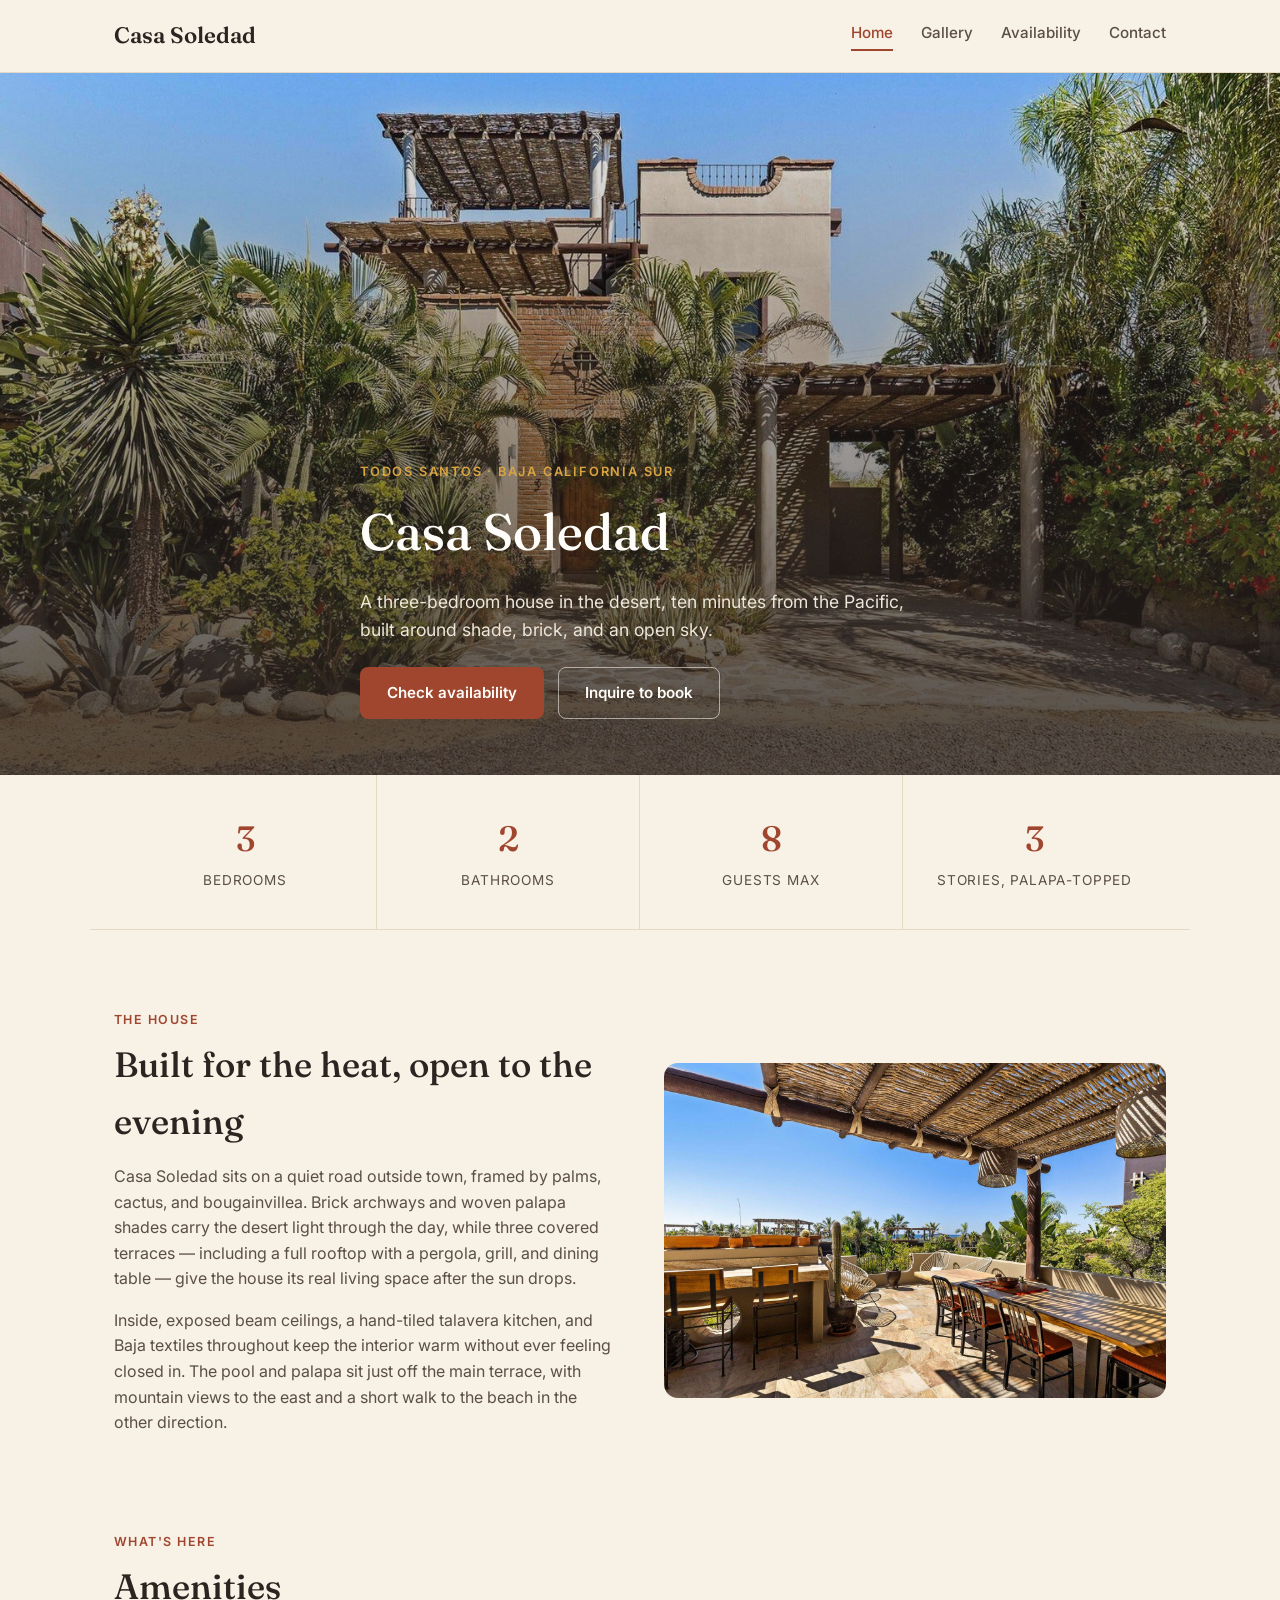
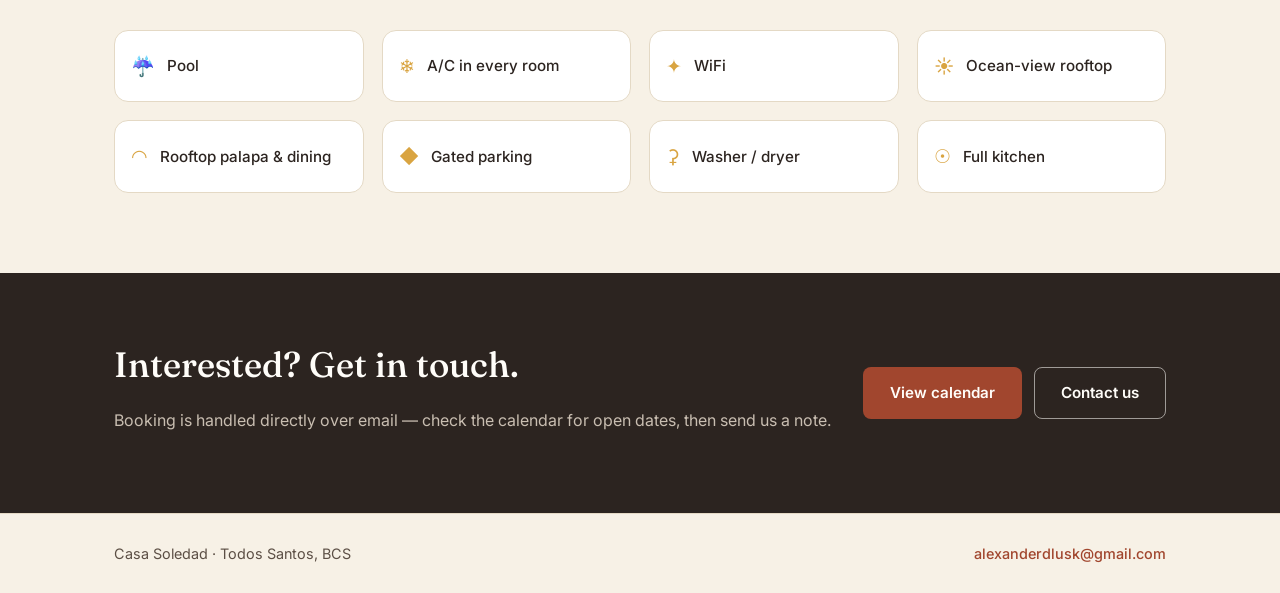
==== index.html @ dd036032 "Add files via upload" ====
<!DOCTYPE html>
<html lang="en">
<head>
<meta charset="UTF-8">
<meta name="viewport" content="width=device-width, initial-scale=1.0">
<title>Casa Soledad — Todos Santos, Baja California Sur</title>
<meta name="description" content="A three-bedroom retreat in Todos Santos, BCS, with rooftop palapa, pool, and ocean views. Inquire to book.">
<link rel="preconnect" href="https://fonts.googleapis.com">
<link rel="preconnect" href="https://fonts.gstatic.com" crossorigin>
<link href="https://fonts.googleapis.com/css2?family=Fraunces:opsz,wght@9..144,400;9..144,500;9..144,600&family=Inter:wght@400;500;600&display=swap" rel="stylesheet">
<link rel="stylesheet" href="style.css">
</head>
<body>

<header class="site-header">
  <div class="wrap header-inner">
    <a href="index.html" class="wordmark">Casa Soledad</a>
    <nav class="main-nav">
      <a href="index.html" class="active">Home</a>
      <a href="gallery.html">Gallery</a>
      <a href="availability.html">Availability</a>
      <a href="contact.html">Contact</a>
    </nav>
  </div>
</header>

<section class="hero">
  <img src="images/exterior-front.jpg" alt="Front entrance of Casa Soledad, surrounded by palms and desert plants" class="hero-img">
  <div class="hero-scrim"></div>
  <div class="wrap hero-content">
    <p class="eyebrow">Todos Santos &middot; Baja California Sur</p>
    <h1>Casa Soledad</h1>
    <p class="hero-sub">A three-bedroom house in the desert, ten minutes from the Pacific, built around shade, brick, and an open sky.</p>
    <div class="hero-actions">
      <a href="availability.html" class="btn btn-primary">Check availability</a>
      <a href="contact.html" class="btn btn-ghost">Inquire to book</a>
    </div>
  </div>
</section>

<section class="facts wrap">
  <div class="fact">
    <span class="fact-num">3</span>
    <span class="fact-label">bedrooms</span>
  </div>
  <div class="fact">
    <span class="fact-num">2</span>
    <span class="fact-label">bathrooms</span>
  </div>
  <div class="fact">
    <span class="fact-num">8</span>
    <span class="fact-label">guests max</span>
  </div>
  <div class="fact">
    <span class="fact-num">3</span>
    <span class="fact-label">stories, palapa-topped</span>
  </div>
</section>

<section class="intro wrap">
  <div class="intro-grid">
    <div class="intro-text">
      <p class="section-eyebrow">The house</p>
      <h2>Built for the heat, open to the evening</h2>
      <p>Casa Soledad sits on a quiet road outside town, framed by palms, cactus, and bougainvillea. Brick archways and woven palapa shades carry the desert light through the day, while three covered terraces — including a full rooftop with a pergola, grill, and dining table — give the house its real living space after the sun drops.</p>
      <p>Inside, exposed beam ceilings, a hand-tiled talavera kitchen, and Baja textiles throughout keep the interior warm without ever feeling closed in. The pool and palapa sit just off the main terrace, with mountain views to the east and a short walk to the beach in the other direction.</p>
    </div>
    <div class="intro-photo">
      <img src="images/rooftop-2.jpg" alt="Rooftop terrace with ocean visible past the palms">
    </div>
  </div>
</section>

<section class="amenities wrap">
  <p class="section-eyebrow">What's here</p>
  <h2>Amenities</h2>
  <ul class="amenity-grid">
    <li><span class="amenity-icon" aria-hidden="true">&#9748;</span>Pool</li>
    <li><span class="amenity-icon" aria-hidden="true">&#10052;</span>A/C in every room</li>
    <li><span class="amenity-icon" aria-hidden="true">&#10022;</span>WiFi</li>
    <li><span class="amenity-icon" aria-hidden="true">&#9728;</span>Ocean-view rooftop</li>
    <li><span class="amenity-icon" aria-hidden="true">&#9696;</span>Rooftop palapa &amp; dining</li>
    <li><span class="amenity-icon" aria-hidden="true">&#9670;</span>Gated parking</li>
    <li><span class="amenity-icon" aria-hidden="true">&#9907;</span>Washer / dryer</li>
    <li><span class="amenity-icon" aria-hidden="true">&#9737;</span>Full kitchen</li>
  </ul>
</section>

<section class="cta-band">
  <div class="wrap cta-band-inner">
    <div>
      <h2>Interested? Get in touch.</h2>
      <p>Booking is handled directly over email — check the calendar for open dates, then send us a note.</p>
    </div>
    <div class="cta-band-actions">
      <a href="availability.html" class="btn btn-primary">View calendar</a>
      <a href="contact.html" class="btn btn-ghost-dark">Contact us</a>
    </div>
  </div>
</section>

<footer class="site-footer">
  <div class="wrap footer-inner">
    <span>Casa Soledad &middot; Todos Santos, BCS</span>
    <a href="contact.html">alexanderdlusk@gmail.com</a>
  </div>
</footer>

</body>
</html>
---- style.css ----
:root {
  --bg: #F7F1E6;
  --surface: #FFFFFF;
  --ink: #2C2420;
  --ink-soft: #5C4F45;
  --terracotta: #A1462E;
  --terracotta-dark: #7C341F;
  --ochre: #D9A441;
  --palm: #4A5C4E;
  --border: #E4D9C5;
  --radius: 14px;
  --font-display: "Fraunces", serif;
  --font-body: "Inter", sans-serif;
}

* { box-sizing: border-box; }

html { scroll-behavior: smooth; }

body {
  margin: 0;
  background: var(--bg);
  color: var(--ink);
  font-family: var(--font-body);
  line-height: 1.6;
  -webkit-font-smoothing: antialiased;
}

img { max-width: 100%; display: block; }

a { color: inherit; }

.wrap {
  max-width: 1100px;
  margin: 0 auto;
  padding: 0 24px;
}

h1, h2, h3 {
  font-family: var(--font-display);
  font-weight: 500;
  margin: 0 0 0.4em 0;
  color: var(--ink);
}

h1 { font-size: clamp(2.2rem, 5vw, 3.2rem); }
h2 { font-size: clamp(1.6rem, 3vw, 2.2rem); }
h3 { font-size: 1.3rem; }

p { margin: 0 0 1em 0; color: var(--ink-soft); }

.section-eyebrow {
  font-family: var(--font-body);
  text-transform: uppercase;
  letter-spacing: 0.12em;
  font-size: 0.78rem;
  font-weight: 600;
  color: var(--terracotta);
  margin: 0 0 0.6em 0;
}

/* ---------- Header ---------- */
.site-header {
  background: var(--bg);
  border-bottom: 1px solid var(--border);
  position: sticky;
  top: 0;
  z-index: 50;
}

.header-inner {
  display: flex;
  align-items: center;
  justify-content: space-between;
  padding-top: 18px;
  padding-bottom: 18px;
}

.wordmark {
  font-family: var(--font-display);
  font-size: 1.4rem;
  font-weight: 600;
  text-decoration: none;
  color: var(--ink);
}

.main-nav {
  display: flex;
  gap: 28px;
}

.main-nav a {
  text-decoration: none;
  font-size: 0.95rem;
  font-weight: 500;
  color: var(--ink-soft);
  padding-bottom: 4px;
  border-bottom: 2px solid transparent;
  transition: color 0.2s, border-color 0.2s;
}

.main-nav a:hover,
.main-nav a.active {
  color: var(--terracotta);
  border-bottom-color: var(--terracotta);
}

/* ---------- Hero ---------- */
.hero {
  position: relative;
  min-height: 78vh;
  display: flex;
  align-items: flex-end;
  overflow: hidden;
}

.hero-img {
  position: absolute;
  inset: 0;
  width: 100%;
  height: 100%;
  object-fit: cover;
}

.hero-scrim {
  position: absolute;
  inset: 0;
  background: linear-gradient(180deg, rgba(44,36,32,0.05) 0%, rgba(44,36,32,0.78) 92%);
}

.hero-content {
  position: relative;
  color: #FFFDF9;
  padding-bottom: 56px;
  padding-top: 56px;
}

.hero-content .eyebrow {
  text-transform: uppercase;
  letter-spacing: 0.14em;
  font-size: 0.8rem;
  font-weight: 600;
  color: var(--ochre);
  margin-bottom: 0.6em;
}

.hero-content h1 {
  color: #FFFDF9;
  margin-bottom: 0.3em;
}

.hero-sub {
  color: #EDE6DA;
  max-width: 560px;
  font-size: 1.1rem;
}

.hero-actions {
  display: flex;
  gap: 14px;
  margin-top: 1.4em;
  flex-wrap: wrap;
}

/* ---------- Buttons ---------- */
.btn {
  display: inline-block;
  padding: 13px 26px;
  border-radius: 8px;
  font-weight: 600;
  font-size: 0.95rem;
  text-decoration: none;
  transition: transform 0.15s, background 0.2s, opacity 0.2s;
  border: 1.5px solid transparent;
}

.btn:hover { transform: translateY(-1px); }

.btn-primary {
  background: var(--terracotta);
  color: #FFFDF9;
}
.btn-primary:hover { background: var(--terracotta-dark); }

.btn-ghost {
  background: transparent;
  color: #FFFDF9;
  border-color: rgba(255,253,249,0.55);
}
.btn-ghost:hover { background: rgba(255,253,249,0.12); }

.btn-ghost-dark {
  background: transparent;
  color: var(--ink);
  border-color: var(--ink);
}
.btn-ghost-dark:hover { background: rgba(44,36,32,0.06); }

/* ---------- Facts strip ---------- */
.facts {
  display: flex;
  flex-wrap: wrap;
  gap: 0;
  border-bottom: 1px solid var(--border);
}

.fact {
  flex: 1 1 140px;
  text-align: center;
  padding: 36px 12px;
  border-right: 1px solid var(--border);
}
.fact:last-child { border-right: none; }

.fact-num {
  display: block;
  font-family: var(--font-display);
  font-size: 2.2rem;
  color: var(--terracotta);
  font-weight: 500;
}

.fact-label {
  font-size: 0.85rem;
  color: var(--ink-soft);
  text-transform: uppercase;
  letter-spacing: 0.06em;
}

/* ---------- Intro ---------- */
.intro { padding: 80px 24px; }

.intro-grid {
  display: grid;
  grid-template-columns: 1fr 1fr;
  gap: 48px;
  align-items: center;
}

.intro-photo img {
  border-radius: var(--radius);
}

@media (max-width: 760px) {
  .intro-grid { grid-template-columns: 1fr; }
  .intro-photo { order: -1; }
}

/* ---------- Amenities ---------- */
.amenities { padding: 0 24px 80px; }

.amenity-grid {
  list-style: none;
  margin: 0;
  padding: 0;
  display: grid;
  grid-template-columns: repeat(4, 1fr);
  gap: 18px;
}

.amenity-grid li {
  background: var(--surface);
  border: 1px solid var(--border);
  border-radius: var(--radius);
  padding: 20px 16px;
  display: flex;
  align-items: center;
  gap: 12px;
  font-weight: 500;
  font-size: 0.95rem;
}

.amenity-icon {
  color: var(--ochre);
  font-size: 1.2rem;
}

@media (max-width: 760px) {
  .amenity-grid { grid-template-columns: repeat(2, 1fr); }
}

/* ---------- CTA band ---------- */
.cta-band {
  background: var(--ink);
  padding: 64px 0;
}

.cta-band h2, .cta-band p { color: #FFFDF9; }
.cta-band p { color: #C9BEB1; }

.cta-band-inner {
  display: flex;
  justify-content: space-between;
  align-items: center;
  gap: 32px;
  flex-wrap: wrap;
}

.cta-band-actions {
  display: flex;
  gap: 12px;
  flex-wrap: wrap;
}

.cta-band .btn-ghost-dark {
  color: #FFFDF9;
  border-color: rgba(255,253,249,0.55);
}
.cta-band .btn-ghost-dark:hover { background: rgba(255,253,249,0.12); }

/* ---------- Footer ---------- */
.site-footer {
  border-top: 1px solid var(--border);
  padding: 28px 0;
}

.footer-inner {
  display: flex;
  justify-content: space-between;
  flex-wrap: wrap;
  gap: 10px;
  font-size: 0.9rem;
  color: var(--ink-soft);
}

.footer-inner a { text-decoration: none; color: var(--terracotta); font-weight: 500; }

/* ---------- Page head (gallery/availability/contact) ---------- */
.page-head {
  padding: 64px 24px 32px;
}

.page-head-sub {
  max-width: 600px;
  font-size: 1.05rem;
}

/* ---------- Gallery ---------- */
.gallery-section { padding: 0 24px 80px; }

.gallery-group-title {
  margin-top: 48px;
  margin-bottom: 18px;
  color: var(--terracotta-dark);
}

.gallery-grid {
  display: grid;
  grid-template-columns: repeat(4, 1fr);
  gap: 14px;
}

.gallery-grid img {
  border-radius: 10px;
  aspect-ratio: 4/3;
  object-fit: cover;
  width: 100%;
}

@media (max-width: 900px) {
  .gallery-grid { grid-template-columns: repeat(2, 1fr); }
}

/* ---------- Calendar (talavera-tile styled) ---------- */
.calendar-section {
  padding: 0 24px 80px;
}

.calendar-legend {
  display: flex;
  gap: 24px;
  margin-bottom: 28px;
}

.legend-item {
  display: flex;
  align-items: center;
  gap: 8px;
  font-size: 0.9rem;
  color: var(--ink-soft);
  font-weight: 500;
}

.legend-swatch {
  width: 18px;
  height: 18px;
  border-radius: 5px;
  display: inline-block;
  border: 1.5px solid var(--border);
}

.swatch-open { background: var(--surface); }
.swatch-booked { background: var(--terracotta); border-color: var(--terracotta-dark); }

.calendar-nav {
  display: flex;
  align-items: center;
  justify-content: center;
  gap: 24px;
  margin-bottom: 24px;
}

.month-label {
  margin: 0;
  min-width: 220px;
  text-align: center;
}

.cal-btn {
  width: 40px;
  height: 40px;
  border-radius: 50%;
  border: 1.5px solid var(--border);
  background: var(--surface);
  font-size: 1.1rem;
  cursor: pointer;
  color: var(--terracotta);
  transition: background 0.2s, border-color 0.2s;
}

.cal-btn:hover { background: var(--bg); border-color: var(--terracotta); }

.calendar-grid {
  display: grid;
  grid-template-columns: repeat(7, 1fr);
  gap: 8px;
  background: var(--surface);
  border: 1px solid var(--border);
  border-radius: var(--radius);
  padding: 24px;
}

.cal-cell {
  aspect-ratio: 1;
  display: flex;
  align-items: center;
  justify-content: center;
  border-radius: 8px;
  font-size: 0.95rem;
  font-weight: 500;
}

.cal-dayname {
  font-size: 0.78rem;
  text-transform: uppercase;
  letter-spacing: 0.06em;
  color: var(--ink-soft);
  font-weight: 600;
}

.cal-blank { background: transparent; }

.cal-open {
  background: var(--bg);
  border: 1.5px solid var(--border);
  color: var(--ink);
  position: relative;
}

/* talavera corner-dot motif on open tiles, restrained */
.cal-open::before {
  content: "";
  position: absolute;
  top: 4px;
  left: 4px;
  width: 4px;
  height: 4px;
  border-radius: 50%;
  background: var(--ochre);
  opacity: 0.55;
}

.cal-booked {
  background: var(--terracotta);
  color: #FFFDF9;
  border: 1.5px solid var(--terracotta-dark);
  text-decoration: line-through;
  text-decoration-color: rgba(255,253,249,0.55);
}

.calendar-note {
  font-size: 0.9rem;
  margin-top: 20px;
  color: var(--ink-soft);
  font-style: italic;
}

.calendar-cta {
  margin-top: 24px;
  text-align: center;
}

@media (max-width: 600px) {
  .calendar-grid { padding: 14px; gap: 5px; }
  .cal-cell { font-size: 0.8rem; }
}

/* ---------- Contact ---------- */
.contact-section { padding: 0 24px 90px; }

.contact-grid {
  display: grid;
  grid-template-columns: 1.4fr 1fr;
  gap: 56px;
}

@media (max-width: 760px) {
  .contact-grid { grid-template-columns: 1fr; }
}

.contact-form {
  display: flex;
  flex-direction: column;
  background: var(--surface);
  border: 1px solid var(--border);
  border-radius: var(--radius);
  padding: 32px;
}

.form-label {
  font-size: 0.85rem;
  font-weight: 600;
  margin-top: 16px;
  margin-bottom: 6px;
  color: var(--ink);
}

.form-label:first-child { margin-top: 0; }

.form-input {
  font-family: var(--font-body);
  font-size: 1rem;
  padding: 12px 14px;
  border-radius: 8px;
  border: 1.5px solid var(--border);
  background: var(--bg);
  color: var(--ink);
}

.form-input:focus {
  outline: none;
  border-color: var(--terracotta);
}

.form-textarea { resize: vertical; }

.form-submit {
  margin-top: 24px;
  border: none;
  cursor: pointer;
  align-self: flex-start;
}

.contact-aside {
  background: var(--ink);
  color: #FFFDF9;
  border-radius: var(--radius);
  padding: 32px;
  height: fit-content;
}

.contact-aside h3 { color: #FFFDF9; }
.contact-aside p { color: #C9BEB1; }

.contact-email {
  display: inline-block;
  font-family: var(--font-display);
  font-size: 1.3rem;
  color: var(--ochre);
  text-decoration: none;
  margin-bottom: 18px;
}

.contact-note a { color: var(--ochre); text-decoration: underline; }

/* ---------- Focus states (accessibility) ---------- */
a:focus-visible, button:focus-visible, input:focus-visible, textarea:focus-visible {
  outline: 2px solid var(--terracotta);
  outline-offset: 2px;
}

/* ---------- Reduced motion ---------- */
@media (prefers-reduced-motion: reduce) {
  html { scroll-behavior: auto; }
  .btn { transition: none; }
}

/* ---------- Mobile nav ---------- */
@media (max-width: 640px) {
  .header-inner { flex-direction: column; gap: 12px; align-items: flex-start; }
  .main-nav { gap: 18px; flex-wrap: wrap; }
  .cta-band-inner { flex-direction: column; align-items: flex-start; }
}
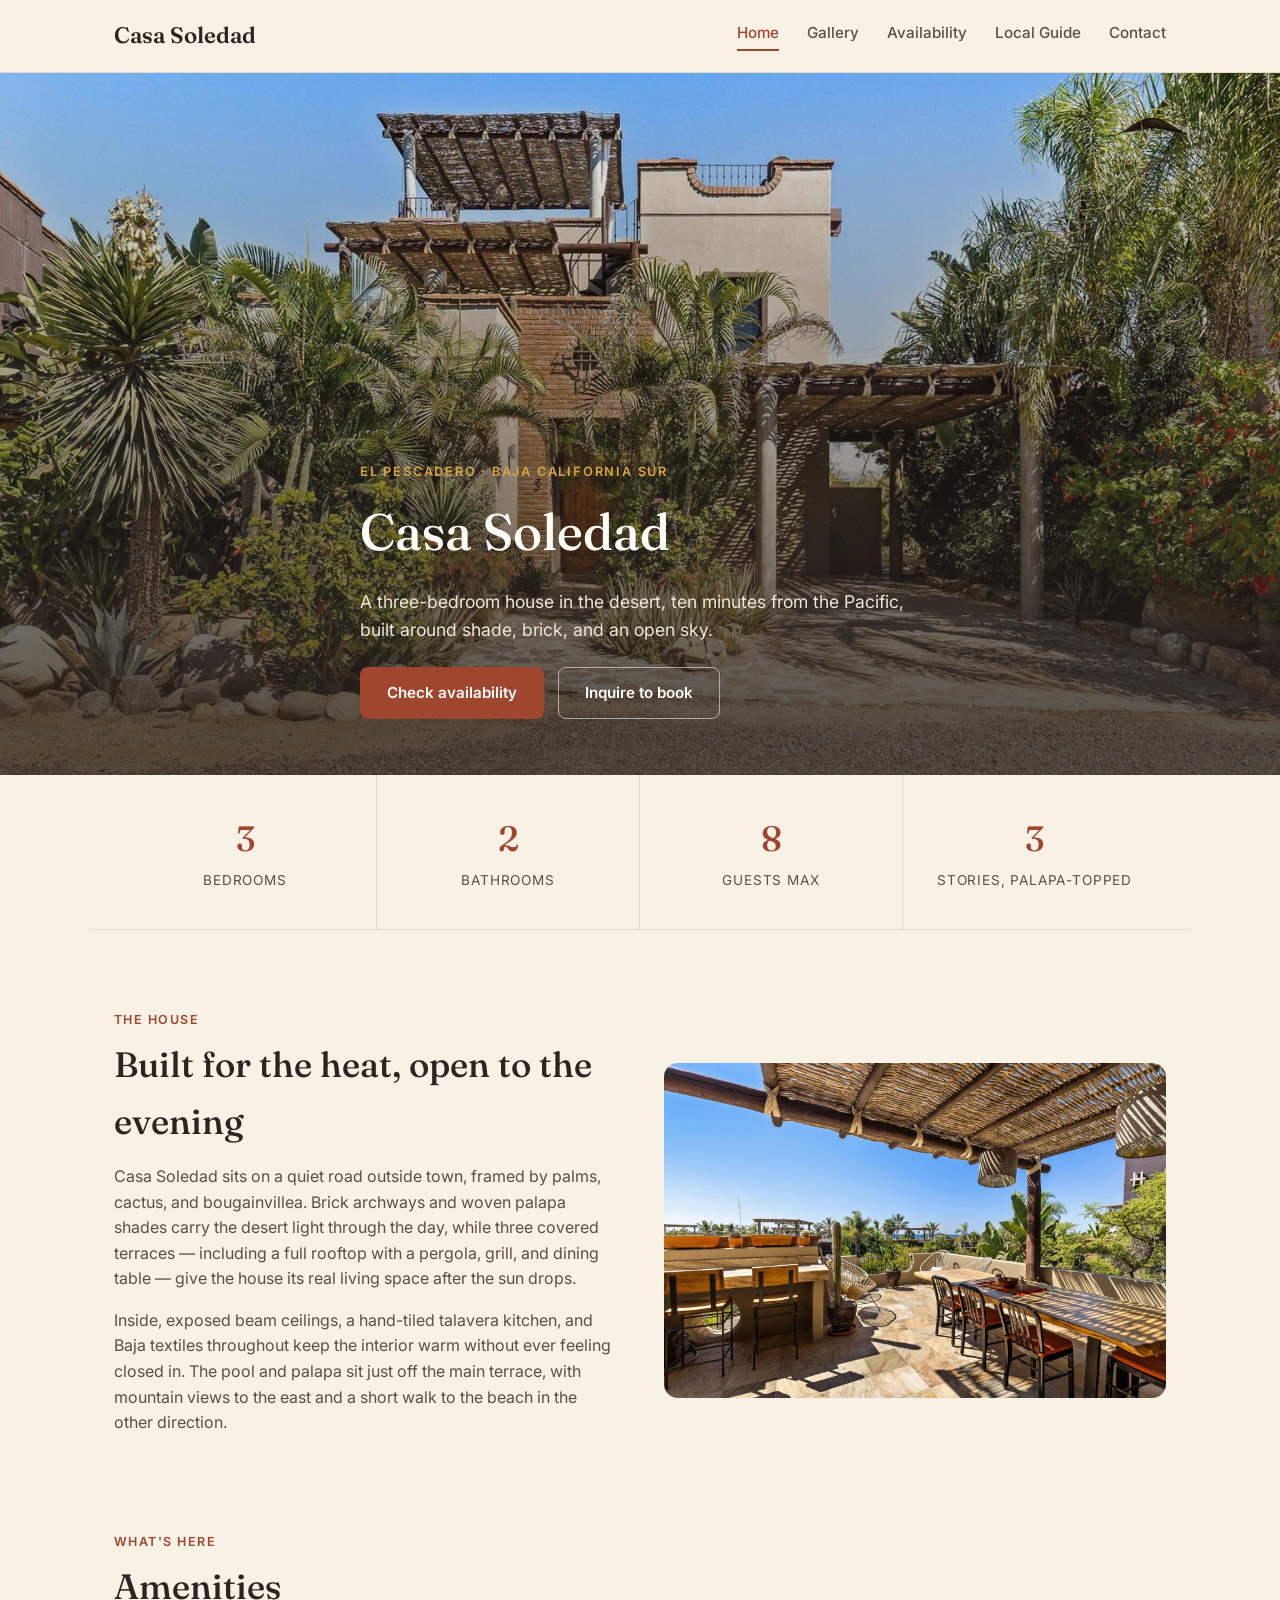
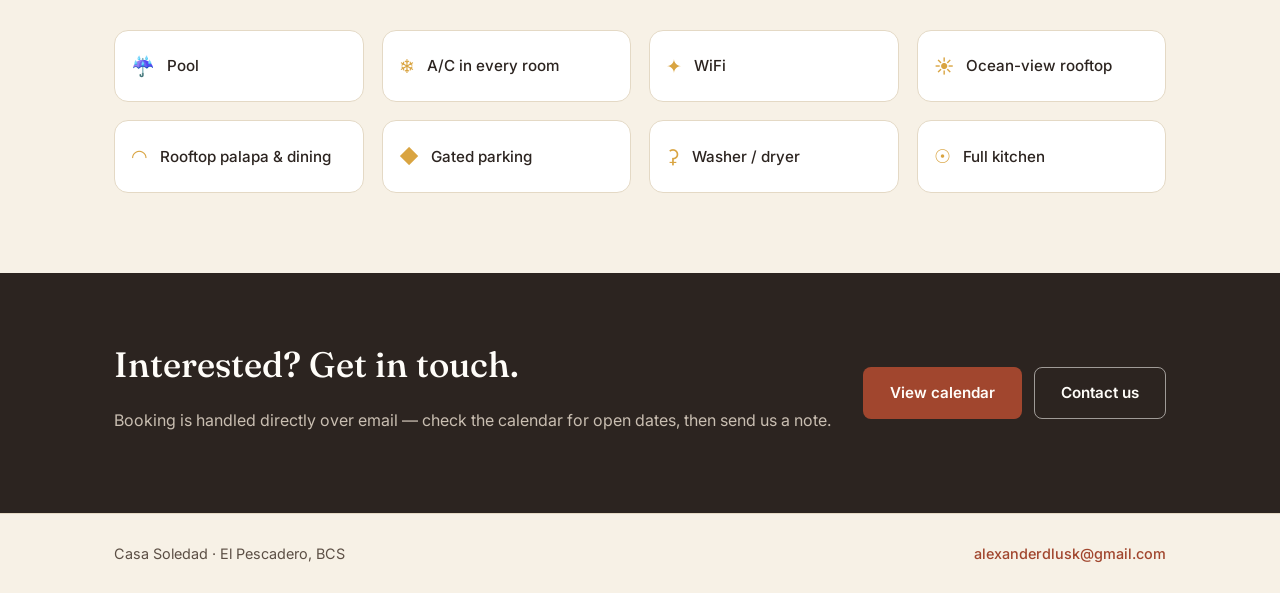
==== commit 099b95ab: "Update index.html" ====
--- a/index.html
+++ b/index.html
@@ -3,8 +3,8 @@
 <head>
 <meta charset="UTF-8">
 <meta name="viewport" content="width=device-width, initial-scale=1.0">
-<title>Casa Soledad — Todos Santos, Baja California Sur</title>
-<meta name="description" content="A three-bedroom retreat in Todos Santos, BCS, with rooftop palapa, pool, and ocean views. Inquire to book.">
+<title>Casa Soledad — El Pescadero, Baja California Sur</title>
+<meta name="description" content="A three-bedroom retreat in El Pescadero, BCS, with rooftop palapa, pool, and ocean views. Inquire to book.">
 <link rel="preconnect" href="https://fonts.googleapis.com">
 <link rel="preconnect" href="https://fonts.gstatic.com" crossorigin>
 <link href="https://fonts.googleapis.com/css2?family=Fraunces:opsz,wght@9..144,400;9..144,500;9..144,600&family=Inter:wght@400;500;600&display=swap" rel="stylesheet">
@@ -19,6 +19,7 @@
       <a href="index.html" class="active">Home</a>
       <a href="gallery.html">Gallery</a>
       <a href="availability.html">Availability</a>
+      <a href="guide.html">Local Guide</a>
       <a href="contact.html">Contact</a>
     </nav>
   </div>
@@ -28,7 +29,7 @@
   <img src="images/exterior-front.jpg" alt="Front entrance of Casa Soledad, surrounded by palms and desert plants" class="hero-img">
   <div class="hero-scrim"></div>
   <div class="wrap hero-content">
-    <p class="eyebrow">Todos Santos &middot; Baja California Sur</p>
+    <p class="eyebrow">El Pescadero &middot; Baja California Sur</p>
     <h1>Casa Soledad</h1>
     <p class="hero-sub">A three-bedroom house in the desert, ten minutes from the Pacific, built around shade, brick, and an open sky.</p>
     <div class="hero-actions">
@@ -101,7 +102,7 @@
 
 <footer class="site-footer">
   <div class="wrap footer-inner">
-    <span>Casa Soledad &middot; Todos Santos, BCS</span>
+    <span>Casa Soledad &middot; El Pescadero, BCS</span>
     <a href="contact.html">alexanderdlusk@gmail.com</a>
   </div>
 </footer>
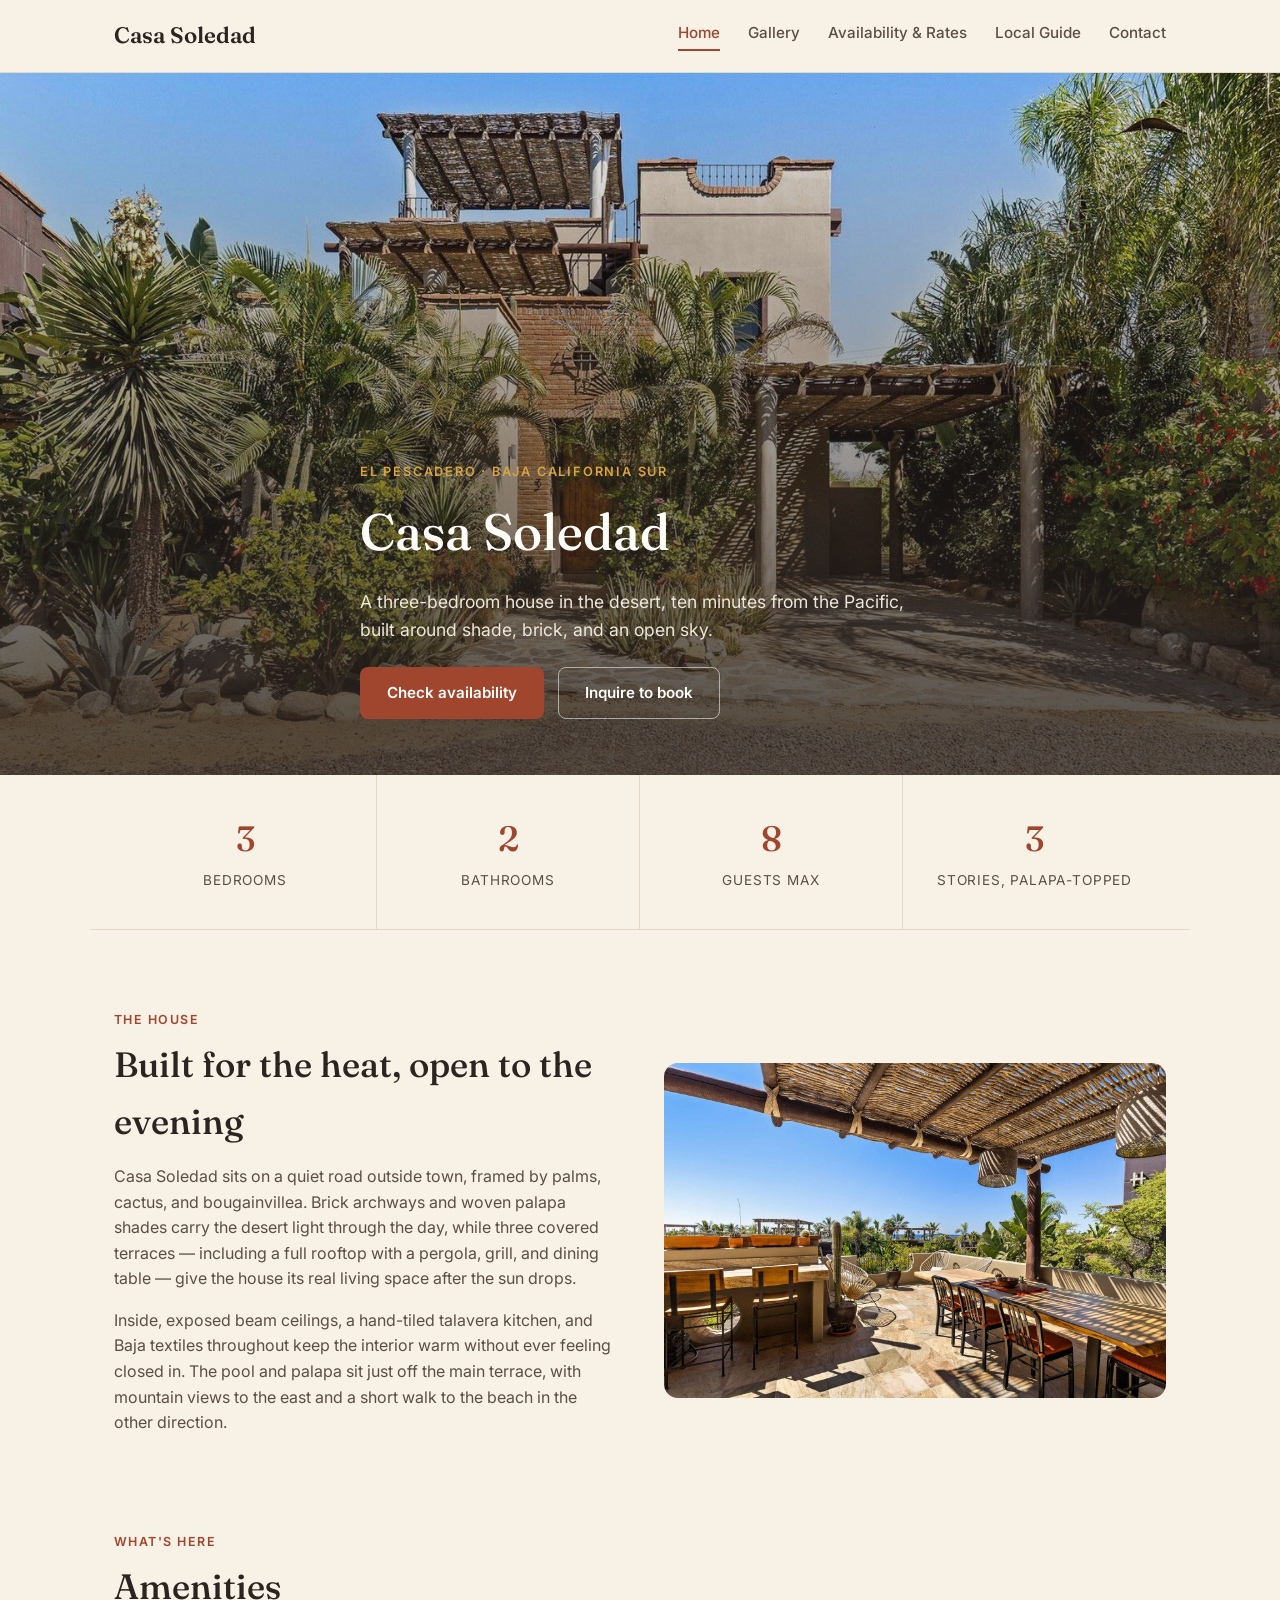
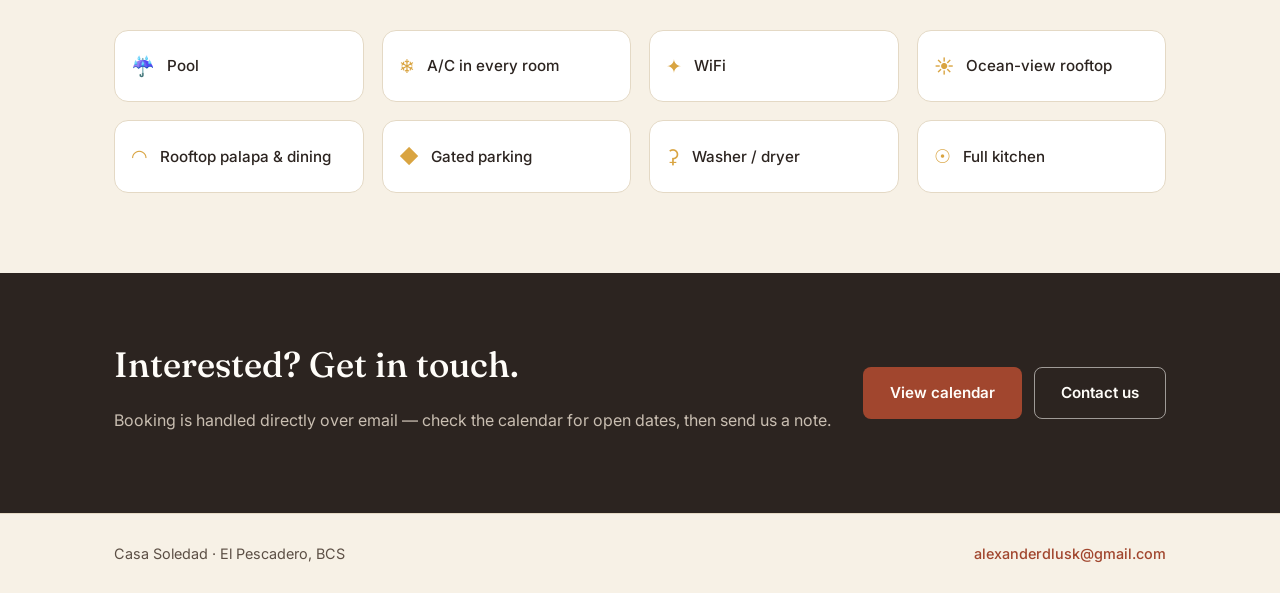
==== commit 927a27e4: "Update index.html" ====
--- a/index.html
+++ b/index.html
@@ -18,7 +18,7 @@
     <nav class="main-nav">
       <a href="index.html" class="active">Home</a>
       <a href="gallery.html">Gallery</a>
-      <a href="availability.html">Availability</a>
+      <a href="availability.html">Availability &amp; Rates</a>
       <a href="guide.html">Local Guide</a>
       <a href="contact.html">Contact</a>
     </nav>
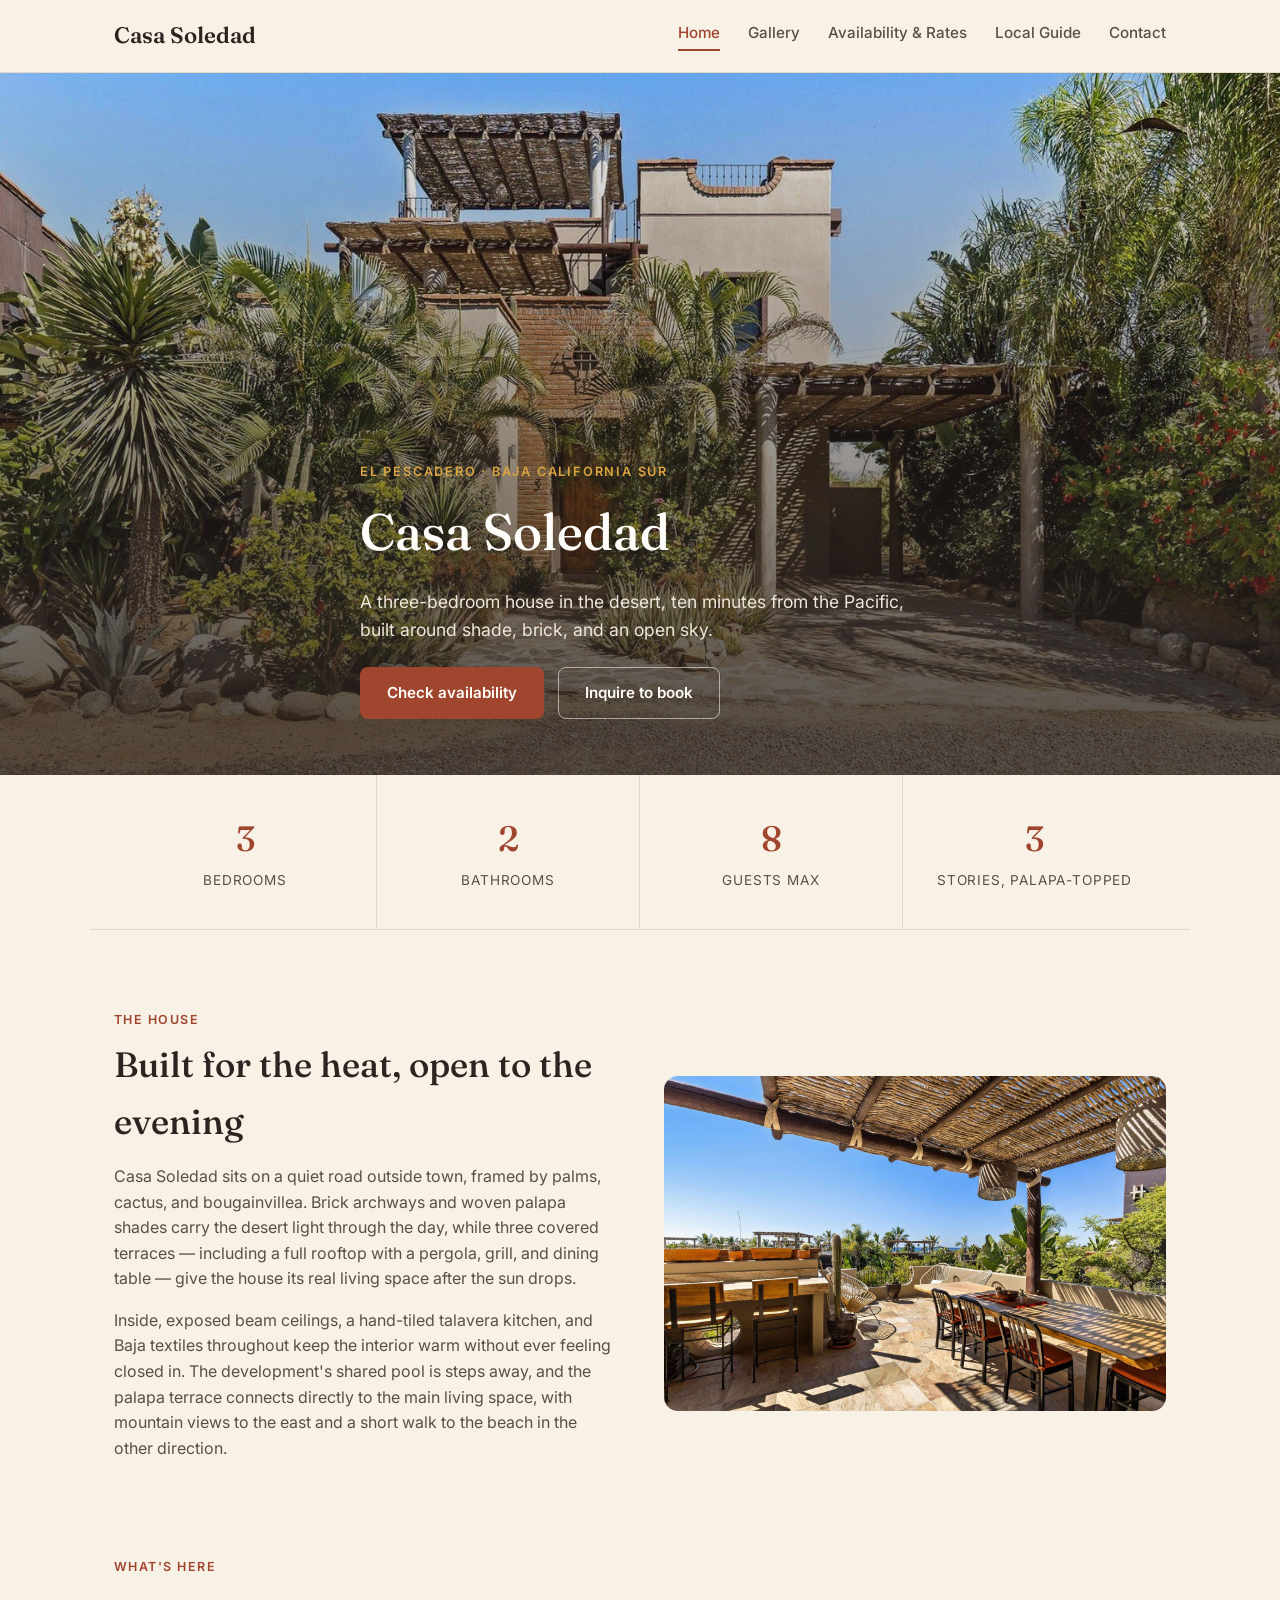
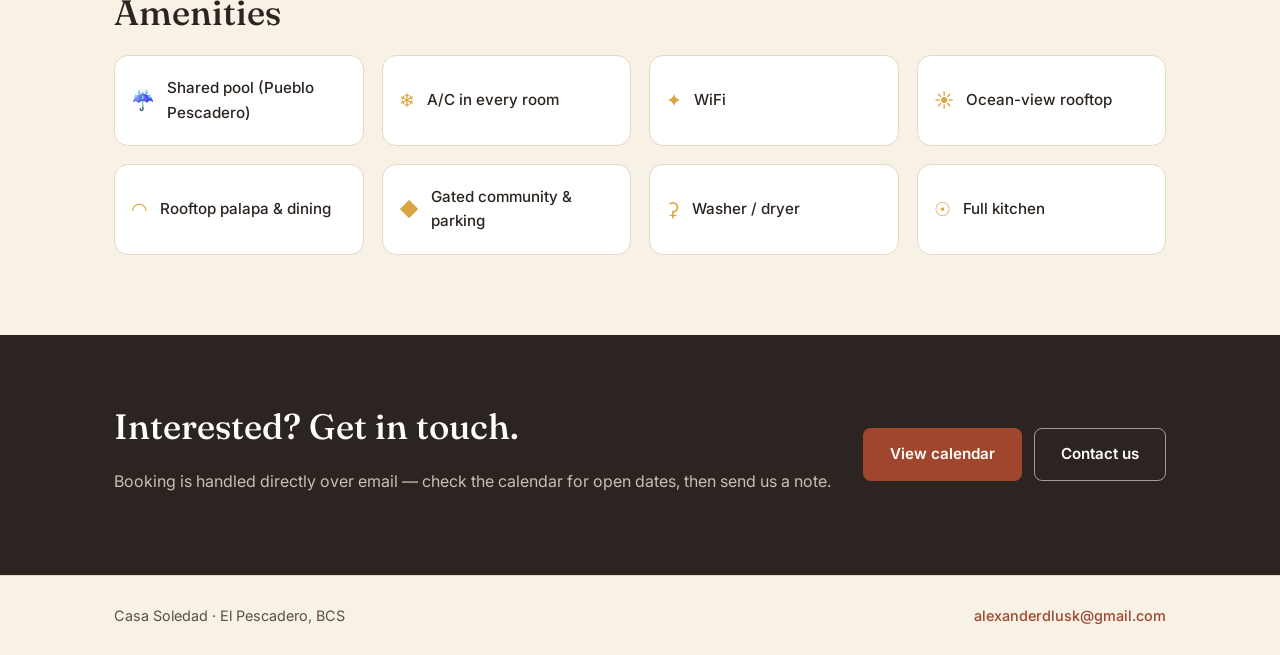
==== commit 48fea659: "Update index.html" ====
--- a/index.html
+++ b/index.html
@@ -4,7 +4,7 @@
 <meta charset="UTF-8">
 <meta name="viewport" content="width=device-width, initial-scale=1.0">
 <title>Casa Soledad — El Pescadero, Baja California Sur</title>
-<meta name="description" content="A three-bedroom retreat in El Pescadero, BCS, with rooftop palapa, pool, and ocean views. Inquire to book.">
+<meta name="description" content="A three-bedroom retreat in the gated Pueblo Pescadero development, BCS, with rooftop palapa, shared pool, and ocean views. Inquire to book.">
 <link rel="preconnect" href="https://fonts.googleapis.com">
 <link rel="preconnect" href="https://fonts.gstatic.com" crossorigin>
 <link href="https://fonts.googleapis.com/css2?family=Fraunces:opsz,wght@9..144,400;9..144,500;9..144,600&family=Inter:wght@400;500;600&display=swap" rel="stylesheet">
@@ -64,7 +64,7 @@
       <p class="section-eyebrow">The house</p>
       <h2>Built for the heat, open to the evening</h2>
       <p>Casa Soledad sits on a quiet road outside town, framed by palms, cactus, and bougainvillea. Brick archways and woven palapa shades carry the desert light through the day, while three covered terraces — including a full rooftop with a pergola, grill, and dining table — give the house its real living space after the sun drops.</p>
-      <p>Inside, exposed beam ceilings, a hand-tiled talavera kitchen, and Baja textiles throughout keep the interior warm without ever feeling closed in. The pool and palapa sit just off the main terrace, with mountain views to the east and a short walk to the beach in the other direction.</p>
+      <p>Inside, exposed beam ceilings, a hand-tiled talavera kitchen, and Baja textiles throughout keep the interior warm without ever feeling closed in. The development's shared pool is steps away, and the palapa terrace connects directly to the main living space, with mountain views to the east and a short walk to the beach in the other direction.</p>
     </div>
     <div class="intro-photo">
       <img src="images/rooftop-2.jpg" alt="Rooftop terrace with ocean visible past the palms">
@@ -76,12 +76,12 @@
   <p class="section-eyebrow">What's here</p>
   <h2>Amenities</h2>
   <ul class="amenity-grid">
-    <li><span class="amenity-icon" aria-hidden="true">&#9748;</span>Pool</li>
+    <li><span class="amenity-icon" aria-hidden="true">&#9748;</span>Shared pool (Pueblo Pescadero)</li>
     <li><span class="amenity-icon" aria-hidden="true">&#10052;</span>A/C in every room</li>
     <li><span class="amenity-icon" aria-hidden="true">&#10022;</span>WiFi</li>
     <li><span class="amenity-icon" aria-hidden="true">&#9728;</span>Ocean-view rooftop</li>
     <li><span class="amenity-icon" aria-hidden="true">&#9696;</span>Rooftop palapa &amp; dining</li>
-    <li><span class="amenity-icon" aria-hidden="true">&#9670;</span>Gated parking</li>
+    <li><span class="amenity-icon" aria-hidden="true">&#9670;</span>Gated community &amp; parking</li>
     <li><span class="amenity-icon" aria-hidden="true">&#9907;</span>Washer / dryer</li>
     <li><span class="amenity-icon" aria-hidden="true">&#9737;</span>Full kitchen</li>
   </ul>
